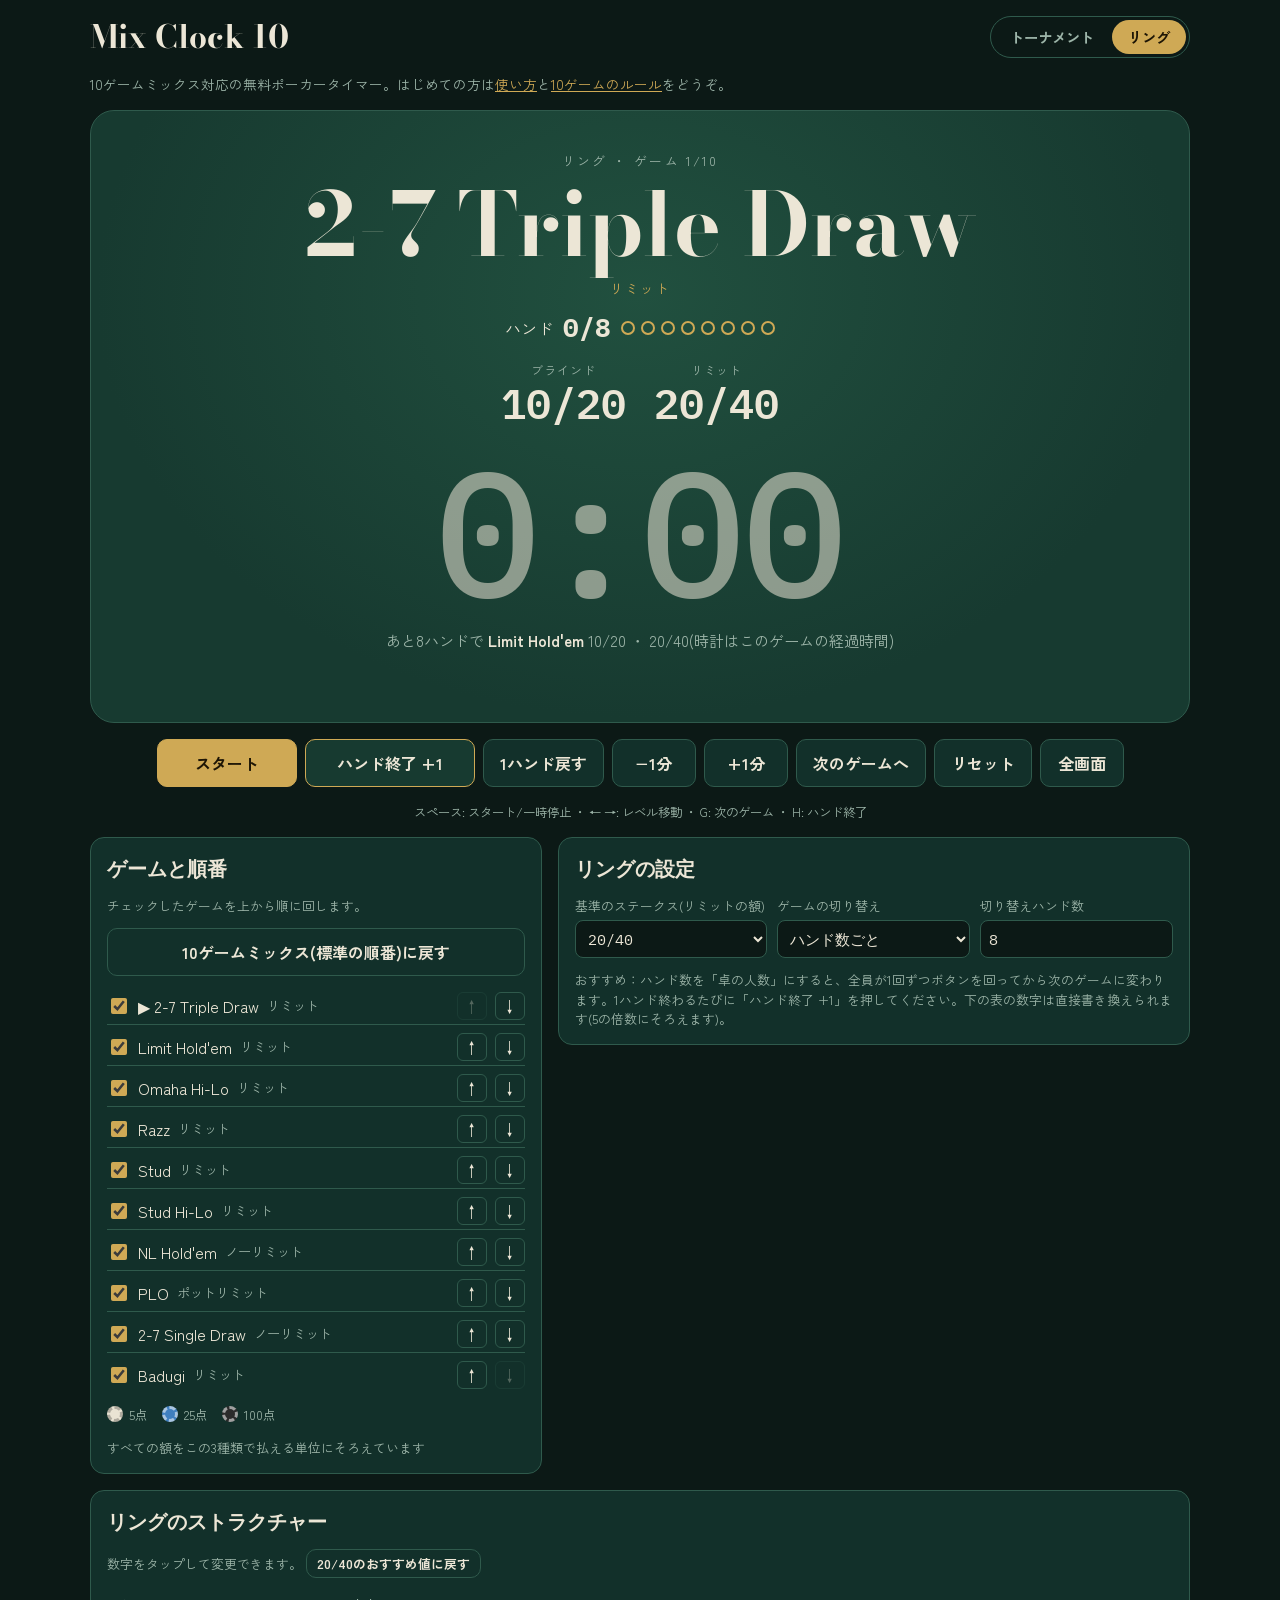
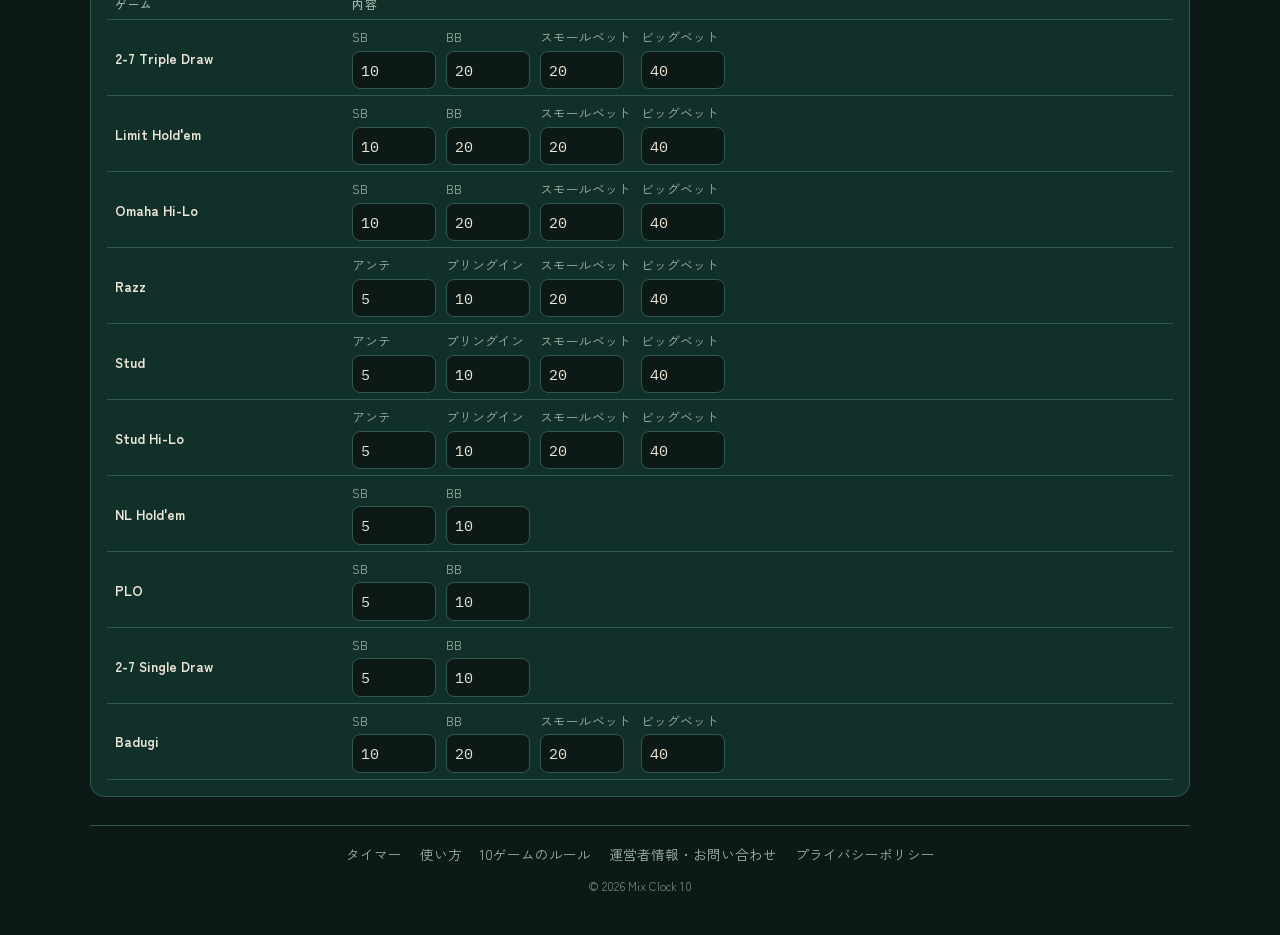
==== index.html @ 70365626 "Mix Clock 10 を公開 Co-Authored-By: Claude Opus 5.5 <noreply@anthropic.com> Claude-Session: https://cla" ====
<!DOCTYPE html>
<html lang="ja">
<head>
<meta charset="utf-8">
<meta name="viewport" content="width=device-width,initial-scale=1,viewport-fit=cover">
<title>Mix Clock 10｜MIXゲーム用ブラインドタイマー（無料）</title>
<meta name="description" content="10ゲームミックス対応の無料ポーカータイマー。ハンド数・時間・レベルでゲームを自動切り替え。5・25・100点チップだけで払える額を自動計算。リング・トーナメント両対応。">
<link rel="preconnect" href="https://fonts.googleapis.com">
<link rel="preconnect" href="https://fonts.gstatic.com" crossorigin>
<link rel="stylesheet" href="https://fonts.googleapis.com/css2?family=Bodoni+Moda:opsz,wght@6..96,500;6..96,700&family=IBM+Plex+Mono:wght@400;500;600&family=Zen+Kaku+Gothic+New:wght@400;500;700&display=swap">
<link rel="stylesheet" href="site.css">
<style>
:root{
  --room:#0c1916;--felt:#173a30;--panel:#12302a;--line:#2f5a4c;--text:#ece6d6;--muted:#9db5a9;
  --brass:#cfa955;--brass-ink:#1d1505;--chip5:#e9e3d3;--chip25:#3f7fbf;--chip100:#2b2b2b;--alert:#e8998a;
  --f-display:"Bodoni Moda","Times New Roman",serif;
  --f-body:"Zen Kaku Gothic New","Hiragino Sans","Yu Gothic",system-ui,sans-serif;
  --f-mono:"IBM Plex Mono",ui-monospace,Menlo,monospace;
  color-scheme:dark;
}
*{box-sizing:border-box}
html,body{background:var(--room);color:var(--text);margin:0}
body{font-family:var(--f-body);line-height:1.5;padding:calc(16px + env(safe-area-inset-top)) max(16px,env(safe-area-inset-right)) calc(40px + env(safe-area-inset-bottom)) max(16px,env(safe-area-inset-left))}
.wrap{max-width:1100px;margin:0 auto;display:flex;flex-direction:column;gap:16px}
header{display:flex;flex-wrap:wrap;justify-content:space-between;align-items:center;gap:10px 20px}
h1{font-family:var(--f-display);font-size:2rem;line-height:1;margin:0;font-weight:700}
.seg{display:inline-flex;border:1px solid var(--line);border-radius:999px;padding:3px;gap:2px}
.seg button{font:inherit;font-size:.9rem;font-weight:700;border:0;border-radius:999px;padding:6px 16px;background:transparent;color:var(--muted);cursor:pointer}
.seg button[aria-pressed="true"]{background:var(--brass);color:var(--brass-ink)}
.clock{background:radial-gradient(ellipse at 50% 30%,#21503f,var(--felt) 70%);border:1px solid var(--line);border-radius:24px;padding:clamp(18px,4vw,40px);display:flex;flex-direction:column;align-items:center;text-align:center;gap:10px}
.clock.break{background:radial-gradient(ellipse at 50% 30%,#3a3320,#262113 70%)}
.eyebrow{font-size:.8rem;letter-spacing:.16em;color:var(--muted);font-variant-numeric:tabular-nums}
.game{font-family:var(--f-display);font-weight:700;font-size:clamp(2.6rem,9vw,5.5rem);line-height:1;text-wrap:balance}
.kind{font-size:.85rem;color:var(--brass);letter-spacing:.06em}
.struct{display:flex;flex-wrap:wrap;justify-content:center;gap:10px 28px;margin-top:4px}
.struct div{display:flex;flex-direction:column;align-items:center}
.struct span{font-size:.75rem;color:var(--muted);letter-spacing:.08em}
.struct b{font-family:var(--f-mono);font-weight:600;font-size:clamp(1.5rem,5vw,2.6rem);line-height:1.15;font-variant-numeric:tabular-nums}
.time{font-family:var(--f-mono);font-weight:500;font-size:clamp(4rem,19vw,11rem);line-height:1;letter-spacing:-.02em;font-variant-numeric:tabular-nums;margin-top:6px}
.time.warn{color:var(--alert)}
.time.paused{opacity:.55}
.next{font-size:.95rem;color:var(--muted);text-wrap:balance}
.next b{color:var(--text);font-weight:700}
.hands{display:flex;align-items:center;gap:10px;font-size:1rem;flex-wrap:wrap;justify-content:center;font-variant-numeric:tabular-nums}
.hands b{font-family:var(--f-mono);font-size:1.6rem}
.pips{display:flex;gap:6px;flex-wrap:wrap}
.pip{width:14px;height:14px;border-radius:50%;border:2px solid var(--brass)}
.pip.on{background:var(--brass)}
.notice{font-size:.9rem;color:var(--brass);min-height:1.4em;text-wrap:balance}
.controls{display:flex;flex-wrap:wrap;justify-content:center;gap:8px}
.btn{font:inherit;font-weight:700;padding:11px 16px;border-radius:10px;border:1px solid var(--line);background:var(--panel);color:var(--text);cursor:pointer;min-width:84px}
.btn:hover{border-color:var(--brass)}
.btn.primary{background:var(--brass);color:var(--brass-ink);border-color:var(--brass);min-width:140px}
.btn.hand{background:var(--felt);border-color:var(--brass);min-width:170px}
.btn:disabled{opacity:.35;cursor:not-allowed}
.keys{font-size:.78rem;color:var(--muted);text-align:center;margin:0}
.grid{display:grid;grid-template-columns:minmax(0,1fr) minmax(0,1.4fr);gap:16px;align-items:start}
.card{background:var(--panel);border:1px solid var(--line);border-radius:14px;padding:16px;display:flex;flex-direction:column;gap:12px;min-width:0}
h2{font-family:var(--f-display);font-size:1.25rem;margin:0;font-weight:700}
.sub{font-size:.8rem;color:var(--muted);margin:0}
.games{display:flex;flex-direction:column;gap:4px}
.grow{display:flex;align-items:center;gap:8px;padding:4px 0;border-bottom:1px solid var(--line)}
.grow:last-child{border-bottom:0}
.grow label{flex:1;display:flex;align-items:center;gap:8px;cursor:pointer}
.grow small{color:var(--muted)}
.mini{font:inherit;width:30px;height:28px;border-radius:6px;border:1px solid var(--line);background:transparent;color:var(--text);cursor:pointer}
.mini:disabled{opacity:.3}
input[type=checkbox]{accent-color:var(--brass);width:16px;height:16px}
.fields{display:grid;grid-template-columns:repeat(auto-fit,minmax(140px,1fr));gap:10px}
.field{display:flex;flex-direction:column;gap:4px;font-size:.8rem;color:var(--muted)}
select,input[type=number]{font:inherit;font-family:var(--f-mono);font-size:.95rem;color:var(--text);background:var(--room);border:1px solid var(--line);border-radius:8px;padding:7px 8px;width:100%}
.tablewrap{overflow-x:auto}
table{border-collapse:collapse;width:100%;font-size:.85rem;font-variant-numeric:tabular-nums}
th,td{padding:6px 8px;border-bottom:1px solid var(--line);text-align:left;white-space:nowrap}
th{font-size:.72rem;letter-spacing:.06em;color:var(--muted);font-weight:500}
td.num{font-family:var(--f-mono)}
tr.cur td{background:#1d4337}
tr.brk td{color:var(--brass)}
td.play{color:var(--text);font-weight:700}
td.idle{color:var(--muted)}
.tag{display:inline-block;font-size:.7rem;padding:1px 7px;border-radius:999px;border:1px solid var(--brass);color:var(--brass);margin-left:6px}
.ring input[type=number]{width:84px}
.chips{display:flex;gap:14px;flex-wrap:wrap;font-size:.8rem;color:var(--muted);align-items:center}
.chip{display:inline-flex;align-items:center;gap:6px}
.dot{width:16px;height:16px;border-radius:50%;border:3px dashed rgba(255,255,255,.55)}
.d5{background:var(--chip5);border-color:rgba(0,0,0,.25)}.d25{background:var(--chip25)}.d100{background:var(--chip100)}
.chip.gone{text-decoration:line-through;opacity:.5}
.intro{font-size:.85rem;color:var(--muted);margin:0}
.intro a{color:var(--brass)}
@media (max-width:820px){.grid{grid-template-columns:minmax(0,1fr)}}
@media (max-width:480px){.controls .btn{flex:1 1 30%;min-width:0;padding:11px 6px}.controls .btn.primary{flex-basis:100%}}
</style>
</head>
<body>
<div class="wrap">
  <header>
    <h1>Mix Clock 10</h1>
    <div class="seg" role="group" aria-label="モード">
      <button id="m-tour" data-mode="tour">トーナメント</button>
      <button id="m-ring" data-mode="ring">リング</button>
    </div>
  </header>
  <p class="intro">10ゲームミックス対応の無料ポーカータイマー。はじめての方は<a href="howto.html">使い方</a>と<a href="rules.html">10ゲームのルール</a>をどうぞ。</p>

  <section class="clock" id="clock" aria-live="polite">
    <div class="eyebrow" id="eyebrow"></div>
    <div class="game" id="game"></div>
    <div class="kind" id="kind"></div>
    <div class="hands" id="hands" hidden></div>
    <div class="struct" id="struct"></div>
    <div class="time paused" id="time">20:00</div>
    <div class="next" id="next"></div>
    <div class="notice" id="notice"></div>
  </section>

  <div class="controls">
    <button class="btn primary" id="b-run">スタート</button>
    <button class="btn hand" id="b-hand" hidden>ハンド終了 +1</button>
    <button class="btn" id="b-handundo" hidden>1ハンド戻す</button>
    <button class="btn" id="b-minus">−1分</button>
    <button class="btn" id="b-plus">+1分</button>
    <button class="btn" id="b-prev">前のレベル</button>
    <button class="btn" id="b-next">次のレベル</button>
    <button class="btn" id="b-game">次のゲームへ</button>
    <button class="btn" id="b-reset">リセット</button>
    <button class="btn" id="b-full">全画面</button>
  </div>
  <p class="keys">スペース: スタート/一時停止 ・ ← →: レベル移動 ・ G: 次のゲーム ・ H: ハンド終了</p>

  <div class="grid">
    <section class="card">
      <h2>ゲームと順番</h2>
      <p class="sub">チェックしたゲームを上から順に回します。</p>
      <button class="btn" id="b-ten">10ゲームミックス(標準の順番)に戻す</button>
      <div class="games" id="games"></div>
      <div class="chips" id="chips"></div>
    </section>
    <section class="card" id="setup"></section>
  </div>

  <section class="card">
    <h2 id="sheet-title">ストラクチャー表</h2>
    <p class="sub" id="sheet-sub"></p>
    <div class="tablewrap" id="sheet"></div>
  </section>
</div>
<footer id="sitefoot"></footer>

<script>
const GAMES={
  TD27:{name:'2-7 Triple Draw',type:'lim',kind:'リミット'},
  LHE:{name:"Limit Hold'em",type:'lim',kind:'リミット'},
  O8:{name:'Omaha Hi-Lo',type:'lim',kind:'リミット'},
  RAZZ:{name:'Razz',type:'stud',kind:'リミット'},
  STUD:{name:'Stud',type:'stud',kind:'リミット'},
  STUD8:{name:'Stud Hi-Lo',type:'stud',kind:'リミット'},
  NLH:{name:"NL Hold'em",type:'nl',kind:'ノーリミット'},
  PLO:{name:'PLO',type:'pl',kind:'ポットリミット'},
  SD27:{name:'2-7 Single Draw',type:'nl',kind:'ノーリミット'},
  BADUGI:{name:'Badugi',type:'lim',kind:'リミット'},
};
const TEN=['TD27','LHE','O8','RAZZ','STUD','STUD8','NLH','PLO','SD27','BADUGI'];
const FIELDS={nl:[['sb','SB'],['bb','BB']],pl:[['sb','SB'],['bb','BB']],lim:[['sb','SB'],['bb','BB'],['lo','スモールベット'],['hi','ビッグベット']],stud:[['ante','アンテ'],['bi','ブリングイン'],['lo','スモールベット'],['hi','ビッグベット']]};
const LADDER=[10,20,30,40,60,80,100,150,200,300,400,500,600,800,1000,1200,1500,2000,2500,3000,4000,5000,6000,8000,10000,12000,15000,20000];
const LEVELS=24;
const STUD_BI10={RAZZ:{bi:10},STUD:{bi:10},STUD8:{bi:10}};
const DEF={mode:'ring',order:[...TEN],on:[...TEN],
  ringL:20,ringRot:'hands',ringRotMin:20,ringHands:8,custom:structuredClone(STUD_BI10),
  tourStartL:20,lvlMin:20,breakEvery:4,breakMin:10,tourRot:'level',tourRotMin:10,tourHands:8};

let st=load('mixclock10-settings',DEF);
let S=load('mixclock10-state',{pos:0,remain:null,running:false,last:0,gameIdx:0,gameRemain:null,gameElapsed:0,warned:false,handCount:0});
for(const g of Object.keys(GAMES))if(!st.order.includes(g))st.order.push(g);
st.order=st.order.filter(g=>GAMES[g]);
function load(k,d){try{const v=JSON.parse(localStorage.getItem(k));return v?{...structuredClone(d),...v}:structuredClone(d);}catch(e){return structuredClone(d);}}
function save(){try{localStorage.setItem('mixclock10-settings',JSON.stringify(st));localStorage.setItem('mixclock10-state',JSON.stringify(S));}catch(e){}}

/* amounts: everything lands on chips you actually have (5 / 25 / 100) */
const unitOf=v=>v<100?5:v<10000?25:100;
function nice(v){const u=unitOf(v);return Math.max(5,Math.round(v/u)*u);}
function sbOf(bb){const h=bb/2;for(const u of[100,25,5])if(h%u===0)return Math.max(5,h);for(const u of[100,25,5])if(bb%u===0){const f=Math.floor(h/u)*u;if(f>0)return f;}return 5;}
// L = small bet of the limit games. NL/PL blinds run at L/4 and L/2, stud ante ≈ 15–25% and bring-in ≈ 25–50% of L.
function auto(type,L){
  if(type==='nl'||type==='pl'){const bb=nice(L/2);return{sb:sbOf(bb),bb};}
  if(type==='lim'){const bb=nice(L);return{sb:sbOf(bb),bb,lo:bb,hi:bb*2};}
  const r=v=>L>=100?Math.max(25,Math.round(v/25)*25):nice(v);const ante=r(L*.15);return{ante,bi:Math.max(ante,r(L*.25)),lo:nice(L),hi:nice(L)*2};
}
function structOf(g,L,ring){const t=GAMES[g].type;const a=auto(t,L);return ring&&st.custom[g]?{...a,...st.custom[g]}:a;}
function cells(g,s){
  const t=GAMES[g].type;
  if(t==='nl'||t==='pl')return[['ブラインド',`${s.sb}/${s.bb}`]];
  if(t==='lim')return[['ブラインド',`${s.sb}/${s.bb}`],['リミット',`${s.lo}/${s.hi}`]];
  return[['アンテ',s.ante],['ブリングイン',s.bi],['リミット',`${s.lo}/${s.hi}`]];
}
const short=(g,s)=>cells(g,s).map(([k,v])=>GAMES[g].type==='stud'&&k!=='リミット'?`${k[0]==='ア'?'A':'BI'} ${v}`:v).join(' ・ ');
const vals=s=>Object.values(s);
const games=()=>st.order.filter(g=>st.on.includes(g));

/* tournament timeline */
function seq(){
  const out=[];let li=Math.max(0,LADDER.indexOf(+st.tourStartL));
  for(let n=1;n<=LEVELS;n++){
    out.push({kind:'lv',n,L:LADDER[Math.min(li+n-1,LADDER.length-1)],ms:st.lvlMin*60000});
    if(st.breakEvery>0&&n%st.breakEvery===0&&n<LEVELS)out.push({kind:'br',ms:st.breakMin*60000});
  }
  return out;
}
function allAt(L,unit){return games().every(g=>vals(structOf(g,L,false)).every(v=>v%unit===0));}
function firstLevel(unit){const lv=seq().filter(x=>x.kind==='lv');let f=null;for(let i=lv.length-1;i>=0;i--){if(allAt(lv[i].L,unit))f=lv[i].n;else break;}return f;}
function levelGame(n){const gs=games();if(!gs.length)return null;return gs[((n-1+S.gameIdx)%gs.length+gs.length)%gs.length];}
function curGame(){
  const gs=games();if(!gs.length)return null;
  if(st.mode==='tour'&&st.tourRot==='level'){const q=seq();const it=q[S.pos];const n=it.kind==='lv'?it.n:((q[S.pos+1]||{}).n||1);return levelGame(n);}
  return gs[((S.gameIdx%gs.length)+gs.length)%gs.length];
}
function rotMs(){return(st.mode==='ring'?st.ringRotMin:st.tourRotMin)*60000;}
function rotTimed(){return st.mode==='ring'?st.ringRot==='time':st.tourRot==='time';}
function rotHands(){return st.mode==='ring'?st.ringRot==='hands':st.tourRot==='hands';}
function handsN(){return Math.max(1,+(st.mode==='ring'?st.ringHands:st.tourHands)||8);}
const nextG=()=>{const gs=games();return gs[((S.gameIdx+1)%gs.length+gs.length)%gs.length];};
function tapSound(up){
  if(!ac)return;
  try{
    const t=ac.currentTime;
    // short wooden "chip click" + soft tone
    const len=Math.floor(ac.sampleRate*.04),buf=ac.createBuffer(1,len,ac.sampleRate),d=buf.getChannelData(0);
    for(let i=0;i<len;i++)d[i]=(Math.random()*2-1)*Math.pow(1-i/len,4);
    const n=ac.createBufferSource(),f=ac.createBiquadFilter(),ng=ac.createGain();
    n.buffer=buf;f.type='bandpass';f.frequency.value=up?2600:1400;f.Q.value=1.2;ng.gain.value=.6;
    n.connect(f);f.connect(ng);ng.connect(ac.destination);n.start(t);
    const o=ac.createOscillator(),g=ac.createGain();o.type='triangle';
    o.frequency.setValueAtTime(up?1046:523,t);o.frequency.exponentialRampToValueAtTime(up?1568:392,t+.08);
    g.gain.setValueAtTime(0,t);g.gain.linearRampToValueAtTime(.18,t+.01);g.gain.exponentialRampToValueAtTime(.001,t+.15);
    o.connect(g);g.connect(ac.destination);o.start(t);o.stop(t+.16);
  }catch(e){}
  try{navigator.vibrate&&navigator.vibrate(up?25:[15,40,15]);}catch(e){}
}
function handDone(d){
  if(!rotHands()||!games().length)return;
  audio();
  if(d<0&&!(S.handCount>0))return;
  tapSound(d>0);
  S.handCount=Math.max(0,(S.handCount||0)+d);
  if(S.handCount>=handsN()){S.handCount=0;S.gameIdx++;S.gameElapsed=0;chime(2);}
  save();renderAll();
}
function resetClock(){
  S.pos=0;S.running=false;S.gameIdx=0;S.gameElapsed=0;S.warned=false;S.handCount=0;
  S.remain=st.mode==='tour'?seq()[0].ms:null;
  S.gameRemain=rotTimed()?rotMs():null;
  releaseWake();save();renderAll();
}

/* ticking (wall-clock based, so a sleeping tab catches up) */
function tick(){
  if(!S.running){renderClock();return;}
  const now=Date.now();let dt=now-S.last;S.last=now;if(dt<0)dt=0;
  while(dt>0&&S.running){
    const q=seq();const it=st.mode==='tour'?q[S.pos]:null;
    let step=dt;
    if(it)step=Math.min(step,S.remain);
    const gameTicks=rotTimed()&&(!it||it.kind==='lv');
    if(gameTicks)step=Math.min(step,S.gameRemain);
    if(it)S.remain-=step;
    if(gameTicks)S.gameRemain-=step;else if(!rotTimed())S.gameElapsed+=step;
    dt-=step;
    if(gameTicks&&S.gameRemain<=0){S.gameIdx++;S.gameRemain=rotMs();chime(2);}
    if(it&&S.remain<=0){
      if(S.pos>=q.length-1){S.remain=0;S.running=false;chime(3);break;}
      moveLevel(1,true);chime(3);
    }
    if(step<=0&&dt>0)break;
  }
  const left=st.mode==='tour'?S.remain:(rotTimed()?S.gameRemain:null);
  if(left!=null&&left<=60000&&left>0&&!S.warned){S.warned=true;chime(1);}
  save();renderClock();
}
function moveLevel(d,auto){
  const q=seq();const np=Math.min(Math.max(S.pos+d,0),q.length-1);
  if(np===S.pos)return;
  S.pos=np;S.remain=q[np].ms;S.warned=false;
  if(!auto)save();
}

/* sound & screen */
let ac=null;
function audio(){try{ac=ac||new(window.AudioContext||window.webkitAudioContext)();if(ac.state==='suspended')ac.resume();}catch(e){}}
function chime(n){
  if(!ac)return;
  for(let i=0;i<n;i++){
    try{const o=ac.createOscillator(),g=ac.createGain();o.type='sine';o.frequency.value=n===1?660:880;
      const t=ac.currentTime+i*.32;g.gain.setValueAtTime(0,t);g.gain.linearRampToValueAtTime(.25,t+.02);g.gain.exponentialRampToValueAtTime(.001,t+.28);
      o.connect(g);g.connect(ac.destination);o.start(t);o.stop(t+.3);}catch(e){}
  }
}
let wake=null;
async function holdWake(){try{if('wakeLock' in navigator)wake=await navigator.wakeLock.request('screen');}catch(e){}}
function releaseWake(){try{wake&&wake.release();}catch(e){}wake=null;}
document.addEventListener('visibilitychange',()=>{if(document.visibilityState==='visible'){if(S.running)holdWake();tick();}});

/* rendering */
const $=id=>document.getElementById(id);
const fmt=ms=>{ms=Math.max(0,Math.ceil(ms/1000));const h=Math.floor(ms/3600),m=Math.floor(ms%3600/60),s=ms%60;return(h?h+':'+String(m).padStart(2,'0'):m)+':'+String(s).padStart(2,'0');};

function renderClock(){
  const gs=games();
  $('m-tour').setAttribute('aria-pressed',st.mode==='tour');$('m-ring').setAttribute('aria-pressed',st.mode==='ring');
  $('b-run').textContent=S.running?'一時停止':'スタート';
  $('b-prev').hidden=$('b-next').hidden=st.mode!=='tour';
  const hm=rotHands()&&gs.length>0;
  $('b-hand').hidden=$('b-handundo').hidden=!hm;
  const hc=S.handCount||0,hn=handsN();
  $('hands').hidden=!hm;
  if(hm)$('hands').innerHTML=`ハンド <b>${hc}/${hn}</b><span class="pips">${Array.from({length:hn},(_,i)=>`<i class="pip${i<hc?' on':''}"></i>`).join('')}</span>`;
  const handTxt=hm&&gs.length>1?`あと${hn-hc}ハンドで <b>${GAMES[nextG()].name}</b>`:'';
  if(!gs.length){$('game').textContent='ゲームを選んでください';$('struct').innerHTML='';$('kind').textContent='';$('time').textContent='--:--';$('next').textContent='';$('eyebrow').textContent='';$('notice').textContent='';return;}
  const clock=$('clock');
  if(st.mode==='ring'){
    clock.classList.remove('break');
    const g=curGame(),s=structOf(g,st.ringL,true);
    $('eyebrow').textContent=`リング ・ ゲーム ${((S.gameIdx%gs.length)+gs.length)%gs.length+1}/${gs.length}`;
    showGame(g,s);
    const ms=rotTimed()?S.gameRemain:S.gameElapsed;
    setTime(ms,rotTimed());
    const ng=nextG();
    $('next').innerHTML=gs.length>1?(rotHands()?`${handTxt} ${short(ng,structOf(ng,st.ringL,true))}(時計はこのゲームの経過時間)`:`次: <b>${GAMES[ng].name}</b> ${short(ng,structOf(ng,st.ringL,true))}${rotTimed()?'':'(手動で切り替え・時計は経過時間)'}`):'';
    $('notice').textContent='';
    return;
  }
  const q=seq(),it=q[S.pos];
  const nextLv=q.slice(S.pos+1).find(x=>x.kind==='lv');
  const lvAhead=(()=>{let c=0;for(let i=S.pos+1;i<q.length;i++){if(q[i].kind==='br')return c;if(q[i].kind==='lv')c++;}return null;})();
  if(it.kind==='br'){
    clock.classList.add('break');
    $('eyebrow').textContent='休憩';
    $('game').textContent='Break';$('kind').textContent='';$('struct').innerHTML='';
    setTime(S.remain,true);
    $('hands').hidden=true;
    if(nextLv){const g=levelGameAt(nextLv);$('next').innerHTML=`再開: レベル ${nextLv.n} <b>${GAMES[g].name}</b> ${short(g,structOf(g,nextLv.L,false))}`;}
    const c5=firstLevel(25),c25=firstLevel(100);
    let note='';
    if(nextLv&&c5&&nextLv.n>=c5&&!(q[S.pos-1]&&q[S.pos-1].n>=c5))note='この休憩で5点チップをカラーアップ(25点に交換)';
    else if(nextLv&&c25&&nextLv.n>=c25&&!(q[S.pos-1]&&q[S.pos-1].n>=c25))note='この休憩で25点チップをカラーアップ(100点に交換)';
    $('notice').textContent=note;
    return;
  }
  clock.classList.remove('break');
  const g=levelGameAt(it);
  $('eyebrow').textContent=`レベル ${it.n}`+(lvAhead!=null&&st.breakEvery>0?` ・ 休憩まで あと${lvAhead}レベル`:'');
  showGame(g,structOf(g,it.L,false));
  setTime(S.remain,true);
  let nx='';
  if(st.tourRot==='time'&&gs.length>1){nx=`${fmt(S.gameRemain)}後に <b>${GAMES[nextG()].name}</b> ・ `;}
  if(handTxt)nx=handTxt+' ・ ';
  const after=q[S.pos+1];
  if(after){if(after.kind==='br')nx+=`このレベルの後は休憩 ${st.breakMin}分`;else{const ng=levelGameAt(after);nx+=`次のレベル: <b>${GAMES[ng].name}</b> ${short(ng,structOf(ng,after.L,false))}`;}}
  else nx+='最終レベル';
  $('next').innerHTML=nx;
  const c5=firstLevel(25);
  $('notice').textContent=c5&&it.n>=c5?'5点チップは不要です':'';
}
function levelGameAt(it){return st.tourRot==='level'?levelGame(it.n):curGame();}
function showGame(g,s){
  $('game').textContent=GAMES[g].name;$('kind').textContent=GAMES[g].kind;
  $('struct').innerHTML=cells(g,s).map(([k,v])=>`<div><span>${k}</span><b>${v}</b></div>`).join('');
}
function setTime(ms,countdown){
  const t=$('time');t.textContent=fmt(ms);
  t.classList.toggle('warn',countdown&&ms<=60000&&S.running);
  t.classList.toggle('paused',!S.running);
}
function renderGames(){
  const cur=curGame();
  $('games').innerHTML=st.order.map((g,i)=>`<div class="grow"><label><input type="checkbox" data-g="${g}"${st.on.includes(g)?' checked':''}> ${g===cur?'▶ ':''}${GAMES[g].name} <small>${GAMES[g].kind}</small></label><button class="mini" data-up="${i}" aria-label="${GAMES[g].name}を上へ"${i===0?' disabled':''}>↑</button><button class="mini" data-down="${i}" aria-label="${GAMES[g].name}を下へ"${i===st.order.length-1?' disabled':''}>↓</button></div>`).join('');
  const c5=st.mode==='tour'?firstLevel(25):null,c25=st.mode==='tour'?firstLevel(100):null;
  const curN=st.mode==='tour'?(seq()[S.pos].n||0):0;
  $('chips').innerHTML=`<span class="chip${c5&&curN>=c5?' gone':''}"><i class="dot d5"></i>5点</span><span class="chip${c25&&curN>=c25?' gone':''}"><i class="dot d25"></i>25点</span><span class="chip"><i class="dot d100"></i>100点</span><span>すべての額をこの3種類で払える単位にそろえています</span>`;
}
function opt(list,v,lab=x=>x){return list.map(x=>`<option value="${x}"${String(x)===String(v)?' selected':''}>${lab(x)}</option>`).join('');}
function renderSetup(){
  const el=$('setup');
  if(st.mode==='ring'){
    el.innerHTML=`<h2>リングの設定</h2>
    <div class="fields">
      <label class="field">基準のステークス(リミットの額)<select id="s-ringL">${opt([10,20,40,60,100,200,400],st.ringL,x=>`${x}/${x*2}`)}</select></label>
      <label class="field">ゲームの切り替え<select id="s-ringRot">${opt(['time','hands','manual'],st.ringRot,x=>({time:'時間で自動',hands:'ハンド数ごと',manual:'手動(1周ごとなど)'})[x])}</select></label>
      ${st.ringRot==='hands'?`<label class="field">切り替えハンド数<input type="number" id="s-ringHands" min="1" max="50" value="${st.ringHands}"></label>`:`<label class="field">切り替え間隔(分)<input type="number" id="s-ringRotMin" min="1" max="120" value="${st.ringRotMin}"${st.ringRot==='time'?'':' disabled'}></label>`}
    </div>
    <p class="sub">おすすめ：ハンド数を「卓の人数」にすると、全員が1回ずつボタンを回ってから次のゲームに変わります。1ハンド終わるたびに「ハンド終了 +1」を押してください。下の表の数字は直接書き換えられます(5の倍数にそろえます)。</p>`;
  }else{
    el.innerHTML=`<h2>トーナメントの設定</h2>
    <div class="fields">
      <label class="field">最初のレベル(リミットの額)<select id="s-tourStartL">${opt(LADDER.slice(0,13),st.tourStartL,x=>`${x}/${x*2}`)}</select></label>
      <label class="field">1レベルの時間(分)<input type="number" id="s-lvlMin" min="1" max="120" value="${st.lvlMin}"></label>
      <label class="field">休憩の頻度<select id="s-breakEvery">${opt([0,2,3,4,5,6],st.breakEvery,x=>x?`${x}レベルごと`:'なし')}</select></label>
      <label class="field">休憩の長さ(分)<input type="number" id="s-breakMin" min="1" max="60" value="${st.breakMin}"${st.breakEvery?'':' disabled'}></label>
      <label class="field">ゲームの切り替え<select id="s-tourRot">${opt(['level','hands','time','manual'],st.tourRot,x=>({level:'レベルごと',hands:'ハンド数ごと',time:'時間で自動',manual:'手動'})[x])}</select></label>
      ${st.tourRot==='hands'?`<label class="field">切り替えハンド数<input type="number" id="s-tourHands" min="1" max="50" value="${st.tourHands}"></label>`:`<label class="field">切り替え間隔(分)<input type="number" id="s-tourRotMin" min="1" max="120" value="${st.tourRotMin}"${st.tourRot==='time'?'':' disabled'}></label>`}
    </div>
    <p class="sub">設定を変えると時計はレベル1に戻ります。</p>`;
  }
}
function renderSheet(){
  const gs=games();const el=$('sheet');
  if(!gs.length){el.innerHTML='<p class="sub">ゲームを1つ以上選ぶと表が出ます。</p>';return;}
  if(st.mode==='ring'){
    $('sheet-title').textContent='リングのストラクチャー';
    $('sheet-sub').innerHTML=`数字をタップして変更できます。 <button class="btn" id="b-std" style="padding:4px 10px;font-size:.8rem;min-width:0">20/40のおすすめ値に戻す</button>`;
    el.innerHTML=`<table class="ring"><thead><tr><th>ゲーム</th><th>内容</th></tr></thead><tbody>`+gs.map(g=>{
      const s=structOf(g,st.ringL,true);
      const ins=FIELDS[GAMES[g].type].map(([k,lab])=>`<label class="field" style="display:inline-flex;margin-right:10px">${lab}<input type="number" step="5" min="5" data-cg="${g}" data-ck="${k}" value="${s[k]}"></label>`).join('');
      return `<tr><td class="play">${GAMES[g].name}</td><td>${ins}</td></tr>`;}).join('')+`</tbody></table>`;
    return;
  }
  $('sheet-title').textContent='トーナメントのストラクチャー表';
  $('sheet-sub').textContent=st.tourRot==='level'?'太字がそのレベルで行うゲームです。':'各レベルで全ゲーム共通のステークスです。';
  const q=seq(),c5=firstLevel(25),c25=firstLevel(100);
  let t=0;
  el.innerHTML=`<table><thead><tr><th>レベル</th><th>開始</th>${gs.map(g=>`<th>${GAMES[g].name}</th>`).join('')}</tr></thead><tbody>`+
    q.map((it,i)=>{
      const start=fmt(t);t+=it.ms;
      const cur=i===S.pos?' class="cur"':'';
      if(it.kind==='br')return `<tr class="brk${i===S.pos?' cur':''}"><td>休憩</td><td class="num">${start}</td><td colspan="${gs.length}">${st.breakMin}分</td></tr>`;
      const play=st.tourRot==='level'?levelGame(it.n):null;
      const tags=(it.n===c5?'<span class="tag">5点チップ不要</span>':'')+(it.n===c25?'<span class="tag">25点チップ不要</span>':'');
      return `<tr${cur}><td class="num">${it.n}${tags}</td><td class="num">${start}</td>${gs.map(g=>`<td class="num ${play?(g===play?'play':'idle'):''}">${short(g,structOf(g,it.L,false))}</td>`).join('')}</tr>`;
    }).join('')+`</tbody></table>`;
}
function renderAll(){renderClock();renderGames();renderSetup();renderSheet();}

/* events */
function toggleRun(){
  audio();
  if(!games().length)return;
  S.running=!S.running;S.last=Date.now();
  if(S.running)holdWake();else releaseWake();
  save();renderClock();
}
$('b-run').onclick=toggleRun;
$('b-plus').onclick=()=>adjust(60000);
$('b-minus').onclick=()=>adjust(-60000);
function adjust(d){
  if(st.mode==='tour')S.remain=Math.max(1000,S.remain+d);
  else if(rotTimed())S.gameRemain=Math.max(1000,S.gameRemain+d);
  else S.gameElapsed=Math.max(0,S.gameElapsed+d);
  if((st.mode==='tour'?S.remain:S.gameRemain)>60000)S.warned=false;
  save();renderClock();
}
$('b-prev').onclick=()=>{moveLevel(-1);renderAll();};
$('b-next').onclick=()=>{moveLevel(1);renderAll();};
$('b-game').onclick=nextGameManual;
$('b-hand').onclick=()=>handDone(1);
$('b-handundo').onclick=()=>handDone(-1);
function nextGameManual(){S.gameIdx++;S.gameElapsed=0;S.handCount=0;if(rotTimed())S.gameRemain=rotMs();save();renderAll();}
$('b-reset').onclick=()=>{const b=$('b-reset');if(b.dataset.armed){delete b.dataset.armed;b.textContent='リセット';resetClock();}else{b.dataset.armed='1';b.textContent='本当にリセット?';setTimeout(()=>{if(b.dataset.armed){delete b.dataset.armed;b.textContent='リセット';}},3000);}};
$('b-full').onclick=()=>{try{const d=document;if(d.fullscreenElement)d.exitFullscreen();else d.documentElement.requestFullscreen().catch(()=>{});}catch(e){}};
$('b-ten').onclick=()=>{st.order=[...TEN];st.on=[...TEN];resetClock();};
document.querySelectorAll('[data-mode]').forEach(b=>b.onclick=()=>{if(st.mode===b.dataset.mode)return;st.mode=b.dataset.mode;resetClock();});

$('games').addEventListener('change',e=>{const g=e.target.dataset.g;if(!g)return;st.on=e.target.checked?[...st.on,g]:st.on.filter(x=>x!==g);settingsChanged();});
$('games').addEventListener('click',e=>{const u=e.target.dataset.up,d=e.target.dataset.down;const i=u!=null?+u:d!=null?+d:null;if(i==null)return;const j=u!=null?i-1:i+1;[st.order[i],st.order[j]]=[st.order[j],st.order[i]];settingsChanged();});
$('setup').addEventListener('change',e=>{
  const id=e.target.id;if(!id.startsWith('s-'))return;const k=id.slice(2);
  let v=e.target.value;if(e.target.type==='number'||/L$|Every/.test(k))v=Math.max(+e.target.min||0,Math.min(+e.target.max||1e9,Math.round(+v)||0));
  if(k==='ringL')st.custom=+v===20?structuredClone(STUD_BI10):{};
  st[k]=v;settingsChanged();
});
document.addEventListener('click',e=>{if(e.target.id==='b-std'){st.ringL=20;st.custom=structuredClone(STUD_BI10);save();renderAll();}});
$('sheet').addEventListener('change',e=>{
  const g=e.target.dataset.cg,k=e.target.dataset.ck;if(!g)return;
  let v=Math.max(5,Math.round((+e.target.value||5)/5)*5);
  st.custom[g]={...(st.custom[g]||{}),[k]:v};save();renderClock();renderSheet();
});
function settingsChanged(){
  if(st.mode==='tour'){resetClock();}
  else{if(rotTimed()&&S.gameRemain==null)S.gameRemain=rotMs();save();renderAll();}
}
document.addEventListener('keydown',e=>{
  if(e.target.closest('input,select,button')&&e.key!=='Escape')return;
  if(e.key===' '){e.preventDefault();toggleRun();}
  else if(e.key==='ArrowRight'&&st.mode==='tour'){moveLevel(1);renderAll();}
  else if(e.key==='ArrowLeft'&&st.mode==='tour'){moveLevel(-1);renderAll();}
  else if(e.key.toLowerCase()==='g')nextGameManual();
  else if(e.key.toLowerCase()==='h')handDone(1);
});

/* start */
if(S.remain==null&&st.mode==='tour')S.remain=seq()[0].ms;
if(rotTimed()&&S.gameRemain==null)S.gameRemain=rotMs();
if(st.mode==='tour'&&S.pos>=seq().length)S.pos=0;
if(S.running)holdWake();
renderAll();tick();
setInterval(tick,250);
</script>
<script src="site.js"></script>
</body>
</html>
---- site.css ----
/* 共通フッター＋読み物ページ */
#sitefoot{max-width:1100px;margin:28px auto 0;padding:18px 0 0;border-top:1px solid #2f5a4c;text-align:center;font-family:"Zen Kaku Gothic New","Hiragino Sans","Yu Gothic",system-ui,sans-serif}
.footnav{display:flex;flex-wrap:wrap;justify-content:center;gap:6px 18px;font-size:.85rem}
.footnav a{color:#9db5a9;text-decoration:none}
.footnav a:hover{color:#cfa955}
.copy{color:#6f8a7e;font-size:.75rem;margin:12px 0 0}
.tipbtn{display:inline-block;margin:0 0 14px;padding:10px 18px;border-radius:999px;background:#cfa955;color:#1d1505;font-weight:700;text-decoration:none}

body.doc{background:#0c1916;color:#ece6d6;margin:0;font-family:"Zen Kaku Gothic New","Hiragino Sans","Yu Gothic",system-ui,sans-serif;line-height:1.8;padding:calc(16px + env(safe-area-inset-top)) max(16px,env(safe-area-inset-right)) calc(40px + env(safe-area-inset-bottom)) max(16px,env(safe-area-inset-left))}
.doc main{max-width:760px;margin:0 auto}
.doc .back{display:inline-block;margin-bottom:10px;color:#cfa955;text-decoration:none;font-size:.9rem}
.doc h1{font-family:"Bodoni Moda","Times New Roman",serif;font-size:1.9rem;line-height:1.3;margin:.2em 0 .6em}
.doc h2{font-size:1.25rem;margin:2em 0 .5em;padding-bottom:.3em;border-bottom:1px solid #2f5a4c;color:#cfa955}
.doc h3{font-size:1.05rem;margin:1.5em 0 .3em}
.doc p,.doc li{font-size:.98rem}
.doc a{color:#cfa955}
.doc table{border-collapse:collapse;width:100%;font-size:.9rem;margin:.6em 0;display:block;overflow-x:auto}
.doc th,.doc td{border:1px solid #2f5a4c;padding:6px 10px;text-align:left;vertical-align:top}
.doc th{background:#12302a;color:#9db5a9;font-weight:500;white-space:nowrap}
.doc .lead{color:#9db5a9}
.doc .cta{display:inline-block;margin:10px 0;padding:12px 22px;border-radius:12px;background:#cfa955;color:#1d1505;font-weight:700;text-decoration:none}
.doc .toc{background:#12302a;border:1px solid #2f5a4c;border-radius:12px;padding:10px 18px}
.doc .toc a{text-decoration:none}
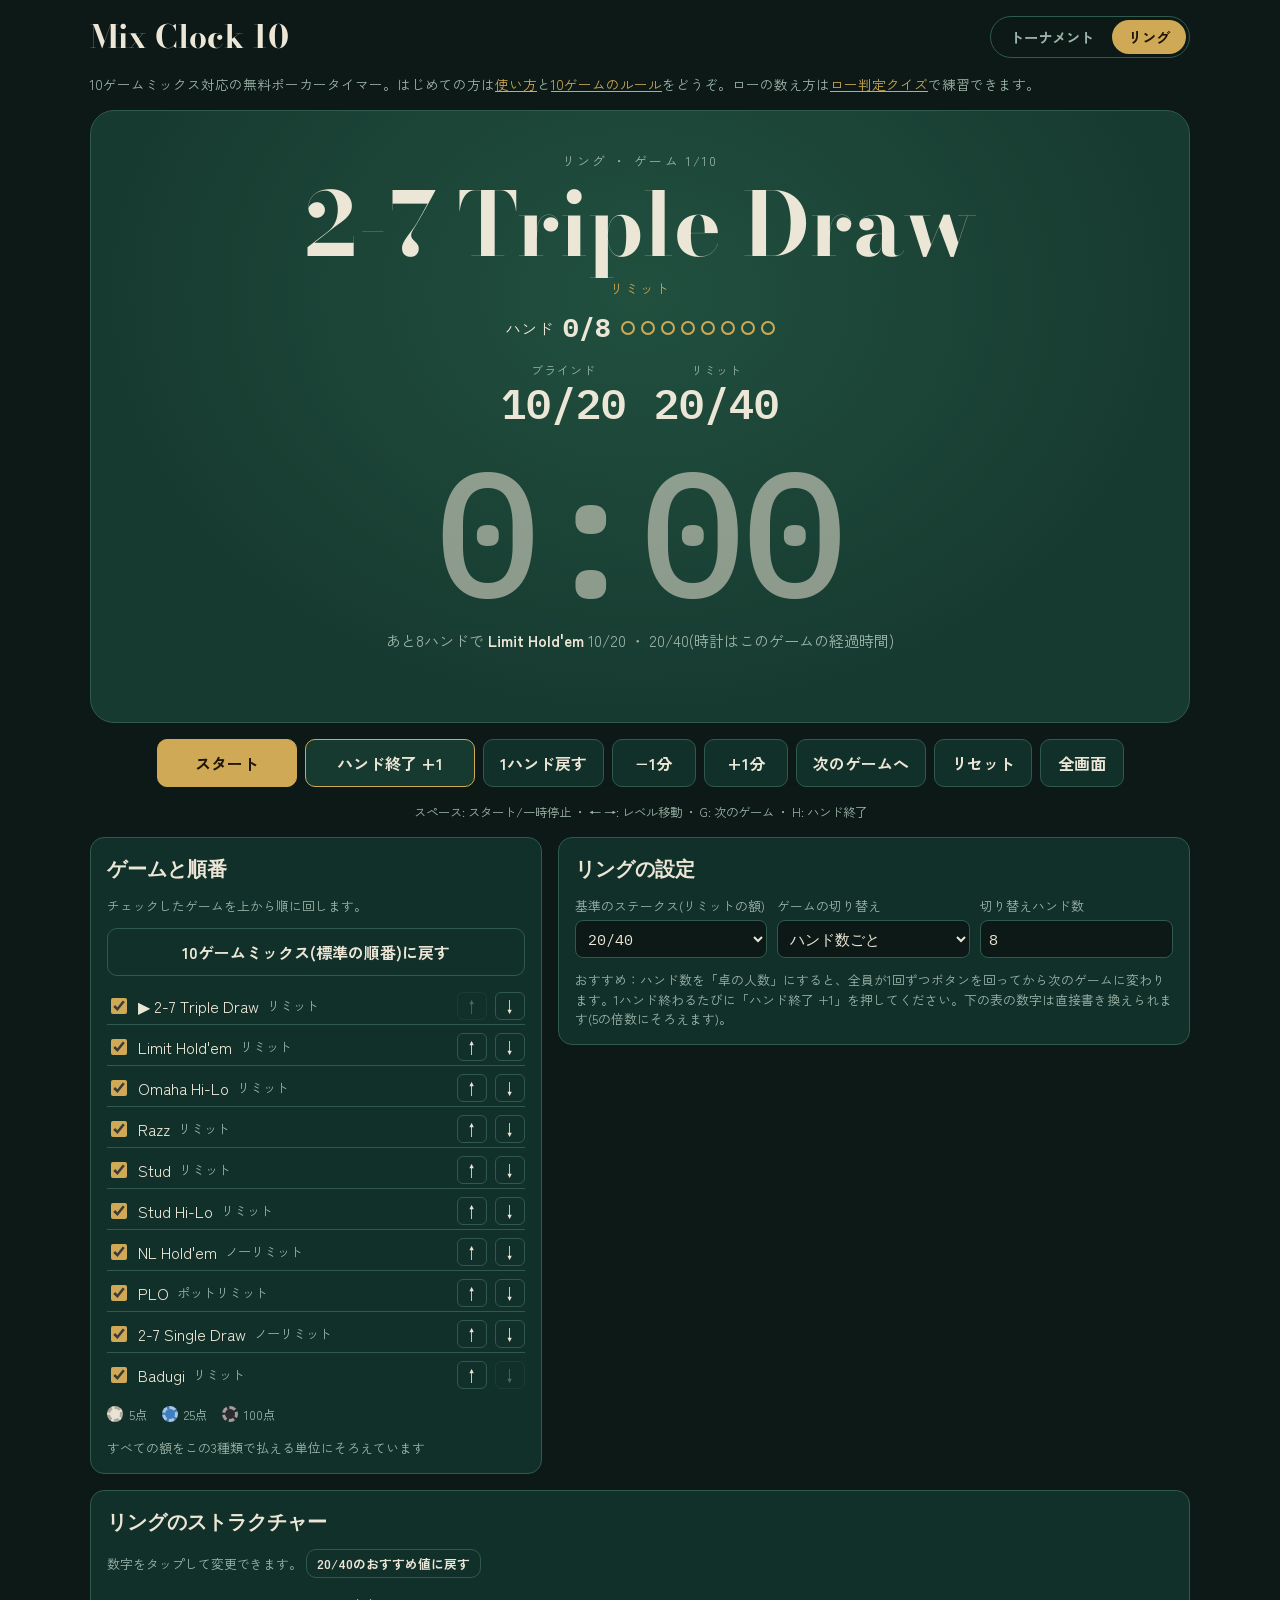
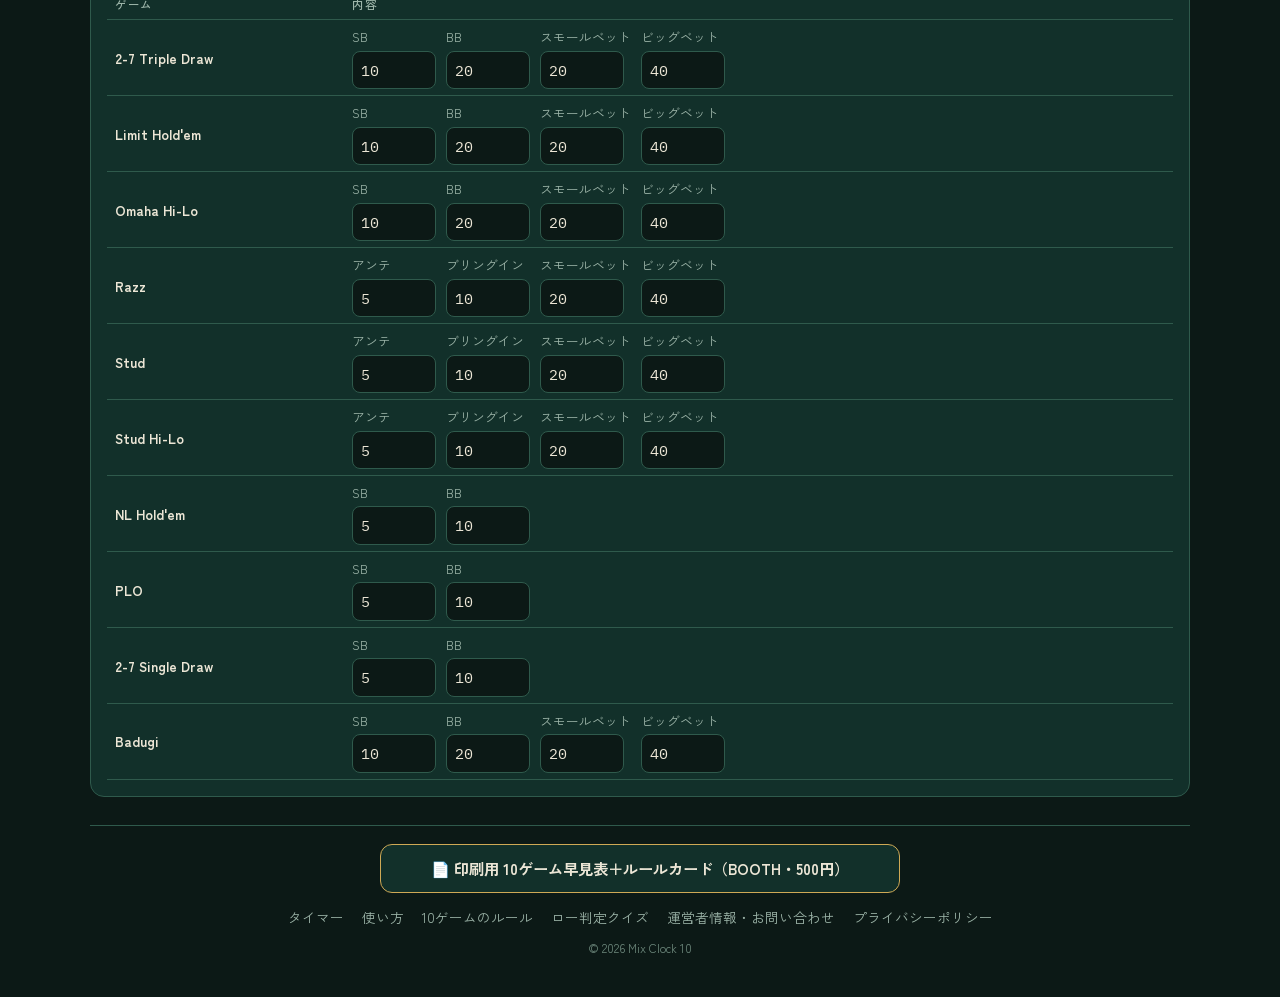
==== commit 618f21a6: "ロー判定クイズを追加 Co-Authored-By: Claude Opus 5.5 <noreply@anthropic.com> Claude-Session: https://claude.ai" ====
--- a/index.html
+++ b/index.html
@@ -100,7 +100,7 @@
       <button id="m-ring" data-mode="ring">リング</button>
     </div>
   </header>
-  <p class="intro">10ゲームミックス対応の無料ポーカータイマー。はじめての方は<a href="howto.html">使い方</a>と<a href="rules.html">10ゲームのルール</a>をどうぞ。</p>
+  <p class="intro">10ゲームミックス対応の無料ポーカータイマー。はじめての方は<a href="howto.html">使い方</a>と<a href="rules.html">10ゲームのルール</a>をどうぞ。ローの数え方は<a href="quiz.html">ロー判定クイズ</a>で練習できます。</p>
 
   <section class="clock" id="clock" aria-live="polite">
     <div class="eyebrow" id="eyebrow"></div>
--- a/site.css
+++ b/site.css
@@ -21,3 +21,5 @@
 .doc .cta{display:inline-block;margin:10px 0;padding:12px 22px;border-radius:12px;background:#cfa955;color:#1d1505;font-weight:700;text-decoration:none}
 .doc .toc{background:#12302a;border:1px solid #2f5a4c;border-radius:12px;padding:10px 18px}
 .doc .toc a{text-decoration:none}
+.boothbtn{display:block;max-width:520px;margin:0 auto 14px;padding:12px 18px;border-radius:12px;border:1px solid #cfa955;color:#ece6d6;background:#12302a;font-weight:700;text-decoration:none;font-size:.95rem}
+.boothbtn:hover{background:#173a30}
